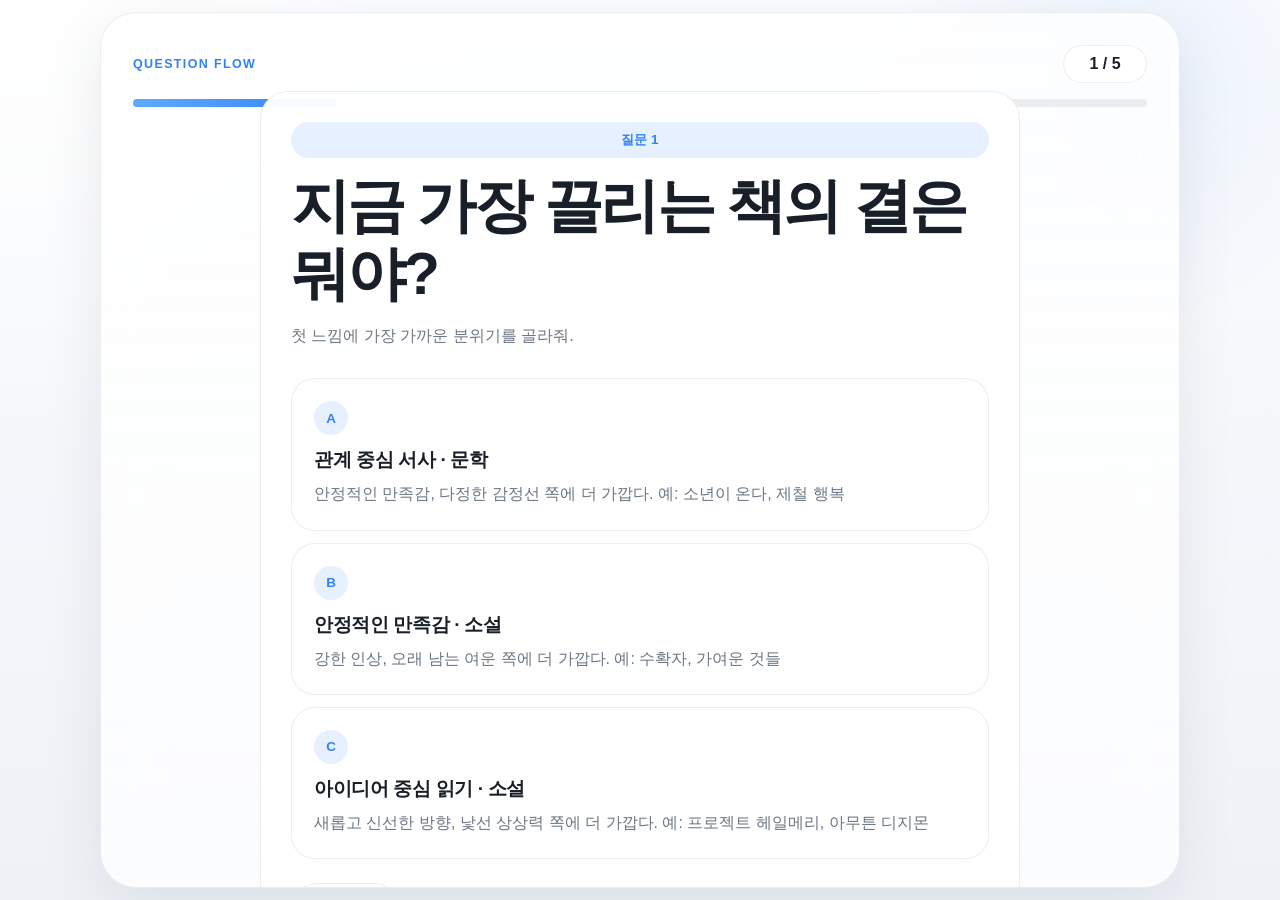
==== question.html @ 05d2faa4 "Fix Pages project paths" ====
<!DOCTYPE html>
<html lang="ko">
<head>
  <meta charset="UTF-8">
  <meta name="viewport" content="width=device-width, initial-scale=1.0">
  <title>질문 | P들의 서재</title>
  <link rel="stylesheet" href="style.css?v=multi1">
</head>
<body>
  <div class="page-shell">
    <main class="page-card flow-layout">
      <section class="question-page">
        <div class="progress-head">
          <p class="eyebrow">Question Flow</p>
          <span id="progress-label" class="progress-pill">1 / 5</span>
        </div>
        <div class="progress-bar"><span id="progress-fill"></span></div>
        <div id="question-root" class="question-root"></div>
      </section>
    </main>
  </div>

  <script src="books-data.js?v=20260319b"></script>
  <script src="app-data.js?v=multi1"></script>
  <script>
    (function () {
      var app = window.BookMatchApp;
      if (!app) return;

      var params = new URLSearchParams(window.location.search);
      var step = Number(params.get("step") || "0");
      var answers = app.parseAnswers(params.get("answers"));
      var state = app.getQuestionState(step, answers);

      if (state.redirect) {
        window.location.href = state.redirect;
        return;
      }

      var label = document.getElementById("progress-label");
      var fill = document.getElementById("progress-fill");
      var root = document.getElementById("question-root");
      label.textContent = (state.step + 1) + " / " + app.questionCount;
      fill.style.width = (((state.step + 1) / app.questionCount) * 100) + "%";

      var optionsHtml = state.options.map(function (option, index) {
        return '' +
          '<a class="option-link" href="' + app.buildNextHref(state.step, answers, index, option) + '">' +
          '<span class="option-link-top"><span class="option-key">' + option.key + '</span></span>' +
          '<strong class="option-title">' + option.summary.title + '</strong>' +
          '<span class="option-copy">' + option.summary.copy + '</span>' +
          '</a>';
      }).join("");

      var backHref = state.step === 0
        ? "./index.html"
        : app.buildQuestionHref(state.step - 1, answers.slice(0, -1));

      root.innerHTML = '' +
        '<div class="question-card">' +
          '<span class="step-badge">질문 ' + (state.step + 1) + '</span>' +
          '<h1 class="question-title">' + state.title + '</h1>' +
          '<p class="question-description">' + state.description + '</p>' +
          '<div class="option-list">' + optionsHtml + '</div>' +
          '<div class="question-actions"><a class="secondary-link" href="' + backHref + '">' + (state.step === 0 ? "처음으로" : "이전으로") + '</a></div>' +
        '</div>';
    }());
  </script>
</body>
</html>
---- style.css ----
:root {
  --bg: #f2f4f6;
  --surface: rgba(255, 255, 255, 0.86);
  --surface-strong: rgba(255, 255, 255, 0.96);
  --surface-soft: #f8fafc;
  --text: #191f28;
  --muted: #6b7684;
  --line: rgba(25, 31, 40, 0.08);
  --accent: #3182f6;
  --accent-soft: rgba(49, 130, 246, 0.12);
  --shadow: 0 20px 60px rgba(15, 23, 42, 0.08);
}

* { box-sizing: border-box; }

html, body { height: 100%; }

body {
  margin: 0;
  overflow: hidden;
  background:
    radial-gradient(circle at top left, rgba(255,255,255,0.98), transparent 28%),
    radial-gradient(circle at 88% 8%, rgba(49,130,246,0.08), transparent 18%),
    linear-gradient(180deg, #fbfcfe 0%, #eef2f7 100%);
  color: var(--text);
  font-family: -apple-system, BlinkMacSystemFont, "Apple SD Gothic Neo", "SF Pro Display", "SF Pro Text", "Noto Sans KR", sans-serif;
  word-break: keep-all;
}

.page-shell {
  width: min(1080px, calc(100% - 24px));
  height: 100%;
  margin: 0 auto;
  padding: 12px 0;
}

.page-card {
  height: 100%;
  border-radius: 36px;
  border: 1px solid var(--line);
  background: linear-gradient(180deg, rgba(255,255,255,0.84), rgba(255,255,255,0.74));
  box-shadow: var(--shadow);
  backdrop-filter: blur(28px);
  overflow: hidden;
}

.intro-layout,
.flow-layout,
.result-layout {
  padding: 32px;
  position: relative;
}

.eyebrow {
  margin: 0;
  color: var(--accent);
  font-size: 0.78rem;
  font-weight: 700;
  letter-spacing: 0.11em;
  text-transform: uppercase;
}

.hero-panel,
.question-card,
.result-card,
.result-module,
.book-card {
  border-radius: 28px;
  border: 1px solid var(--line);
  background: var(--surface-strong);
}

.intro-layout {
  display: grid;
  place-items: center;
  isolation: isolate;
}

.intro-backdrop {
  position: absolute;
  inset: 0;
  pointer-events: none;
  opacity: 0.82;
  z-index: 0;
}

.intro-track {
  position: absolute;
  top: -12%;
  bottom: -12%;
  width: 34%;
  display: flex;
  flex-direction: column;
  gap: 12px;
  transform: rotate(-8deg);
}

.intro-track.left { left: -2%; animation: conveyor-up 28s linear infinite; }
.intro-track.right { right: -4%; animation: conveyor-down 30s linear infinite; }

.intro-ghost-card {
  padding: 16px 18px;
  border-radius: 22px;
  background: rgba(255,255,255,0.46);
  border: 1px solid rgba(255,255,255,0.68);
  box-shadow: 0 10px 30px rgba(15,23,42,0.06);
  backdrop-filter: blur(16px);
}

.intro-ghost-card span,
.intro-ghost-card strong { display: block; }
.intro-ghost-card span { font-size: 0.78rem; color: rgba(25,31,40,0.44); text-transform: uppercase; letter-spacing: 0.08em; }
.intro-ghost-card strong { margin-top: 6px; font-size: 0.96rem; line-height: 1.45; letter-spacing: -0.02em; color: rgba(25,31,40,0.82); }

.hero-panel {
  position: relative;
  z-index: 2;
  width: min(100%, 640px);
  min-height: 420px;
  padding: 34px;
  display: flex;
  flex-direction: column;
  justify-content: center;
  align-items: center;
  text-align: center;
}

.hero-panel h1,
.question-title,
.result-title {
  margin: 14px 0 0;
  font-size: clamp(2.6rem, 6vw, 4.5rem);
  line-height: 1.15;
  letter-spacing: -0.045em;
}

.hero-copy,
.question-description,
.result-copy,
.result-meta,
.book-card p,
.path-copy,
.pagination-copy {
  color: var(--muted);
  line-height: 1.75;
  font-size: 1rem;
}

.hero-copy {
  margin: 18px 0 0;
  max-width: 32ch;
}

.primary-link,
.secondary-link,
.option-link {
  text-decoration: none;
  color: inherit;
}

.primary-link,
.secondary-link {
  display: inline-flex;
  align-items: center;
  justify-content: center;
  border-radius: 999px;
  padding: 15px 22px;
  font-weight: 600;
}

.primary-link {
  margin-top: 24px;
  background: var(--accent);
  color: #fff;
  box-shadow: 0 18px 34px rgba(49, 130, 246, 0.24);
}

.secondary-link {
  background: rgba(255,255,255,0.92);
  border: 1px solid var(--line);
}

.flow-layout,
.result-layout {
  display: grid;
}

.question-page,
.result-root {
  height: 100%;
  display: grid;
  grid-template-rows: auto 8px 1fr;
}

.progress-head {
  display: flex;
  align-items: center;
  justify-content: space-between;
  gap: 12px;
}

.progress-pill {
  display: inline-flex;
  align-items: center;
  justify-content: center;
  min-width: 84px;
  padding: 9px 12px;
  border-radius: 999px;
  background: rgba(255,255,255,0.92);
  border: 1px solid var(--line);
  font-weight: 700;
}

.progress-bar {
  margin-top: 16px;
  width: 100%;
  height: 8px;
  border-radius: 999px;
  background: rgba(25,31,40,0.08);
  overflow: hidden;
}

.progress-bar span {
  display: block;
  height: 100%;
  background: linear-gradient(90deg, #61a9ff, #3182f6);
}

.question-root {
  display: grid;
  place-items: center;
}

.question-card {
  width: min(100%, 760px);
  min-height: 100%;
  padding: 30px;
  display: flex;
  flex-direction: column;
}

.step-badge {
  display: inline-flex;
  align-items: center;
  justify-content: center;
  min-height: 36px;
  padding: 8px 14px;
  border-radius: 999px;
  background: var(--accent-soft);
  color: var(--accent);
  font-size: 0.84rem;
  font-weight: 700;
}

.question-title {
  font-size: clamp(2.2rem, 5vw, 3.7rem);
}

.question-description {
  margin: 14px 0 0;
  max-width: 38ch;
}

.option-list {
  display: grid;
  gap: 12px;
  margin-top: 28px;
  flex: 1;
}

.option-link {
  display: block;
  padding: 22px;
  border-radius: 24px;
  border: 1px solid var(--line);
  background: #fff;
  transition: box-shadow 0.18s ease, border-color 0.18s ease, transform 0.18s ease;
}

.option-link:hover {
  transform: translateY(-1px);
  border-color: rgba(49,130,246,0.2);
  box-shadow: 0 18px 40px rgba(49,130,246,0.12);
}

.option-link-top {
  display: flex;
  justify-content: space-between;
}

.option-key {
  display: inline-flex;
  align-items: center;
  justify-content: center;
  min-width: 34px;
  height: 34px;
  border-radius: 50%;
  background: var(--accent-soft);
  color: var(--accent);
  font-size: 0.84rem;
  font-weight: 700;
}

.option-title {
  display: block;
  margin-top: 12px;
  font-size: 1.2rem;
  font-weight: 700;
  letter-spacing: -0.02em;
}

.option-copy {
  display: block;
  margin-top: 8px;
  color: var(--muted);
  line-height: 1.65;
}

.question-actions,
.result-actions,
.book-footer,
.chip-row {
  display: flex;
  gap: 12px;
  align-items: center;
}

.question-actions { margin-top: 24px; }

.result-root { display: block; }

.result-card {
  height: 100%;
  padding: 30px;
  display: grid;
  grid-template-rows: auto 1fr auto auto;
}

.result-top,
.book-footer,
.chip-row {
  justify-content: space-between;
}

.result-top { display: flex; align-items: start; gap: 16px; }

.score-card {
  min-width: 112px;
  padding: 16px 14px;
  border-radius: 24px;
  background: #191f28;
  color: #fff;
  text-align: center;
}

.score-card strong { display: block; font-size: 2rem; line-height: 1; }
.score-card span { display: block; margin-top: 6px; font-size: 0.8rem; color: rgba(255,255,255,0.72); text-transform: uppercase; letter-spacing: 0.08em; }

.result-grid {
  display: grid;
  grid-template-columns: 0.9fr 1.1fr;
  gap: 12px;
  margin-top: 22px;
  min-height: 0;
}

.result-column { display: grid; gap: 12px; min-height: 0; }

.result-module {
  padding: 20px 22px;
  min-height: 0;
  overflow: hidden;
}

.result-module h3 { margin: 0 0 12px; font-size: 1rem; }
.result-module ul,
.result-module ol { margin: 0; padding-left: 18px; color: var(--muted); line-height: 1.75; }
.result-quote { margin: 0; font-size: 1.04rem; line-height: 1.8; font-weight: 600; }

.path-map { display: grid; gap: 12px; }
.path-node { display: grid; grid-template-columns: 42px 1fr; gap: 14px; align-items: start; }
.path-node-number {
  width: 42px;
  height: 42px;
  border-radius: 50%;
  background: var(--accent-soft);
  color: var(--accent);
  display: inline-flex;
  align-items: center;
  justify-content: center;
  font-size: 0.92rem;
  font-weight: 700;
}
.path-node-card {
  padding: 14px 16px;
  border-radius: 18px;
  background: var(--surface-soft);
  border: 1px solid var(--line);
}
.path-node-card strong { display: block; font-size: 0.98rem; }
.path-copy { margin: 6px 0 0; font-size: 0.94rem; }

.result-chip {
  display: inline-flex;
  align-items: center;
  justify-content: center;
  min-height: 34px;
  padding: 8px 12px;
  border-radius: 999px;
  font-size: 0.82rem;
  font-weight: 700;
  background: rgba(255,255,255,0.92);
  border: 1px solid var(--line);
}

.bookshelf {
  display: grid;
  grid-template-columns: repeat(2, minmax(0, 1fr));
  gap: 12px;
  margin-top: 16px;
}

.book-card { padding: 16px; }
.book-card h3 { margin: 10px 0 0; font-size: 1rem; line-height: 1.5; letter-spacing: -0.02em; }
.book-year { color: var(--accent); font-weight: 700; font-size: 0.82rem; }
.book-score {
  padding: 8px 10px;
  border-radius: 999px;
  background: var(--accent-soft);
  color: var(--accent);
  font-size: 0.82rem;
  font-weight: 700;
}

@keyframes conveyor-up {
  from { transform: translateY(0) rotate(-8deg); }
  to { transform: translateY(-24%) rotate(-8deg); }
}

@keyframes conveyor-down {
  from { transform: translateY(-20%) rotate(-8deg); }
  to { transform: translateY(4%) rotate(-8deg); }
}

@media (max-width: 820px) {
  .page-shell { width: min(100% - 16px, 100%); }
  .intro-layout, .flow-layout, .result-layout { padding: 18px; }
  .hero-panel, .question-card, .result-card, .result-module, .book-card { padding: 20px; border-radius: 22px; }
  .hero-panel h1, .question-title, .result-title { font-size: clamp(2rem, 9vw, 3rem); line-height: 1.22; }
  .question-description, .hero-copy { max-width: none; }
  .result-grid { grid-template-columns: 1fr; }
  .bookshelf { grid-template-columns: 1fr; }
  .result-top, .question-actions, .result-actions, .book-footer, .chip-row { flex-direction: column; align-items: start; }
  .intro-track { width: 58%; }
  .intro-backdrop { opacity: 0.48; }
}
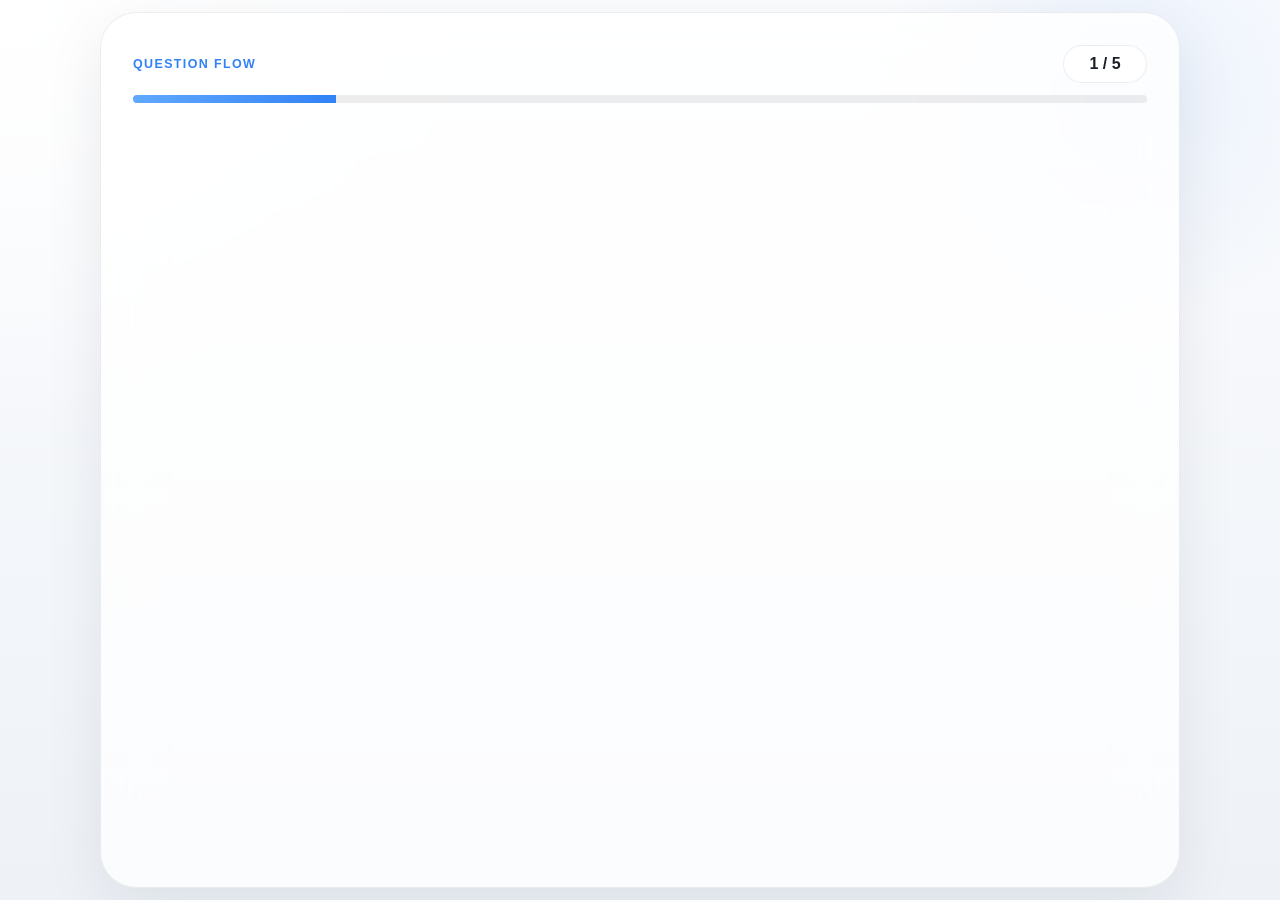
==== commit b2e1c184: "Simplify question choices and clean result page" ====
--- a/question.html
+++ b/question.html
@@ -47,8 +47,9 @@
         return '' +
           '<a class="option-link" href="' + app.buildNextHref(state.step, answers, index, option) + '">' +
           '<span class="option-link-top"><span class="option-key">' + option.key + '</span></span>' +
-          '<strong class="option-title">' + option.summary.title + '</strong>' +
-          '<span class="option-copy">' + option.summary.copy + '</span>' +
+          '<strong class="option-title">' + option.title + '</strong>' +
+          '<span class="option-copy">' + option.copy + '</span>' +
+          '<span class="option-hint">' + option.summary.preview + '</span>' +
           '</a>';
       }).join("");
 
--- a/style.css
+++ b/style.css
@@ -34,6 +34,41 @@
   padding: 12px 0;
 }
 
+body.result-body {
+  overflow: auto;
+}
+
+body.result-body .page-shell {
+  height: auto;
+  min-height: 100%;
+  padding: 24px 0 40px;
+}
+
+body.result-body .page-card {
+  height: auto;
+  min-height: calc(100vh - 48px);
+  overflow: visible;
+}
+
+body.result-body .result-layout {
+  display: block;
+  min-height: 100%;
+}
+
+body.result-body .result-root {
+  height: auto;
+  display: block;
+}
+
+body.result-body .result-card {
+  height: auto;
+  display: block;
+}
+
+body.result-body .result-module {
+  overflow: visible;
+}
+
 .page-card {
   height: 100%;
   border-radius: 36px;
@@ -190,6 +225,7 @@
   height: 100%;
   display: grid;
   grid-template-rows: auto 8px 1fr;
+  gap: 12px;
 }
 
 .progress-head {
@@ -212,7 +248,6 @@
 }
 
 .progress-bar {
-  margin-top: 16px;
   width: 100%;
   height: 8px;
   border-radius: 999px;
@@ -228,13 +263,15 @@
 
 .question-root {
   display: grid;
-  place-items: center;
+  align-items: start;
+  justify-items: center;
 }
 
 .question-card {
   width: min(100%, 760px);
-  min-height: 100%;
-  padding: 30px;
+  min-height: auto;
+  height: auto;
+  padding: 24px;
   display: flex;
   flex-direction: column;
 }
@@ -253,25 +290,28 @@
 }
 
 .question-title {
-  font-size: clamp(2.2rem, 5vw, 3.7rem);
+  font-size: clamp(2rem, 4.6vw, 3.2rem);
+  line-height: 1.18;
 }
 
 .question-description {
-  margin: 14px 0 0;
-  max-width: 38ch;
+  margin: 10px 0 0;
+  max-width: 34ch;
+  font-size: 0.96rem;
+  line-height: 1.68;
 }
 
 .option-list {
   display: grid;
-  gap: 12px;
-  margin-top: 28px;
-  flex: 1;
+  gap: 10px;
+  margin-top: 20px;
+  flex: 0 0 auto;
 }
 
 .option-link {
   display: block;
-  padding: 22px;
-  border-radius: 24px;
+  padding: 18px;
+  border-radius: 20px;
   border: 1px solid var(--line);
   background: #fff;
   transition: box-shadow 0.18s ease, border-color 0.18s ease, transform 0.18s ease;
@@ -303,29 +343,37 @@
 
 .option-title {
   display: block;
-  margin-top: 12px;
-  font-size: 1.2rem;
+  margin-top: 10px;
+  font-size: 1.08rem;
   font-weight: 700;
   letter-spacing: -0.02em;
 }
 
 .option-copy {
   display: block;
+  margin-top: 6px;
+  color: var(--muted);
+  line-height: 1.58;
+  font-size: 0.94rem;
+}
+
+.option-hint {
+  display: block;
   margin-top: 8px;
-  color: var(--muted);
-  line-height: 1.65;
+  color: var(--accent);
+  line-height: 1.5;
+  font-size: 0.88rem;
 }
 
 .question-actions,
 .result-actions,
-.book-footer,
-.chip-row {
+.book-footer {
   display: flex;
   gap: 12px;
   align-items: center;
 }
 
-.question-actions { margin-top: 24px; }
+.question-actions { margin-top: 18px; }
 
 .result-root { display: block; }
 
@@ -337,8 +385,7 @@
 }
 
 .result-top,
-.book-footer,
-.chip-row {
+.book-footer {
   justify-content: space-between;
 }
 
@@ -400,19 +447,6 @@
 .path-node-card strong { display: block; font-size: 0.98rem; }
 .path-copy { margin: 6px 0 0; font-size: 0.94rem; }
 
-.result-chip {
-  display: inline-flex;
-  align-items: center;
-  justify-content: center;
-  min-height: 34px;
-  padding: 8px 12px;
-  border-radius: 999px;
-  font-size: 0.82rem;
-  font-weight: 700;
-  background: rgba(255,255,255,0.92);
-  border: 1px solid var(--line);
-}
-
 .bookshelf {
   display: grid;
   grid-template-columns: repeat(2, minmax(0, 1fr));
@@ -445,12 +479,24 @@
 @media (max-width: 820px) {
   .page-shell { width: min(100% - 16px, 100%); }
   .intro-layout, .flow-layout, .result-layout { padding: 18px; }
-  .hero-panel, .question-card, .result-card, .result-module, .book-card { padding: 20px; border-radius: 22px; }
+  .hero-panel, .result-card, .result-module, .book-card { padding: 20px; border-radius: 22px; }
+  .question-card { padding: 18px; border-radius: 20px; }
   .hero-panel h1, .question-title, .result-title { font-size: clamp(2rem, 9vw, 3rem); line-height: 1.22; }
   .question-description, .hero-copy { max-width: none; }
+  .question-page { grid-template-rows: auto 6px 1fr; gap: 10px; }
+  .progress-head { align-items: start; }
+  .progress-pill { min-width: 72px; padding: 8px 10px; font-size: 0.88rem; }
+  .question-title { margin-top: 12px; font-size: clamp(1.7rem, 7vw, 2.3rem); line-height: 1.28; }
+  .question-description { margin-top: 8px; font-size: 0.92rem; line-height: 1.62; }
+  .option-list { margin-top: 16px; gap: 8px; }
+  .option-link { padding: 16px; border-radius: 18px; }
+  .option-title { margin-top: 8px; font-size: 1rem; line-height: 1.4; }
+  .option-copy { margin-top: 4px; font-size: 0.9rem; line-height: 1.52; }
+  .option-hint { margin-top: 6px; font-size: 0.82rem; }
+  .question-actions { margin-top: 14px; }
   .result-grid { grid-template-columns: 1fr; }
   .bookshelf { grid-template-columns: 1fr; }
-  .result-top, .question-actions, .result-actions, .book-footer, .chip-row { flex-direction: column; align-items: start; }
+  .result-top, .question-actions, .result-actions, .book-footer { flex-direction: column; align-items: start; }
   .intro-track { width: 58%; }
   .intro-backdrop { opacity: 0.48; }
 }
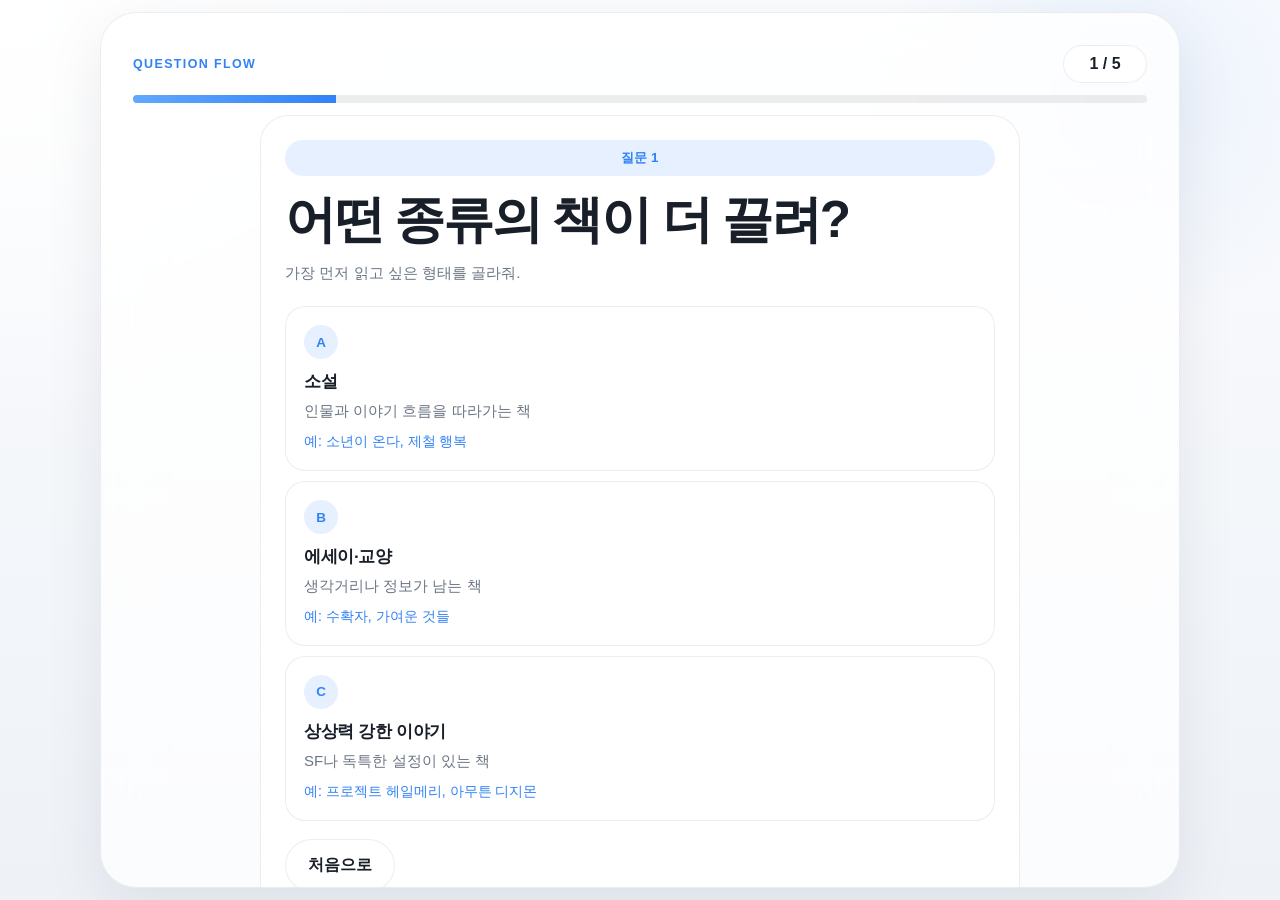
==== commit fa082f3f: "Bust cache for app data fix" ====
--- a/question.html
+++ b/question.html
@@ -4,7 +4,7 @@
   <meta charset="UTF-8">
   <meta name="viewport" content="width=device-width, initial-scale=1.0">
   <title>질문 | P들의 서재</title>
-  <link rel="stylesheet" href="style.css?v=multi1">
+  <link rel="stylesheet" href="style.css?v=multi2">
 </head>
 <body>
   <div class="page-shell">
@@ -21,15 +21,15 @@
   </div>
 
   <script src="books-data.js?v=20260319b"></script>
-  <script src="app-data.js?v=multi1"></script>
+  <script src="app-data.js?v=multi2"></script>
   <script>
     (function () {
       var app = window.BookMatchApp;
       if (!app) return;
 
-      var params = new URLSearchParams(window.location.search);
-      var step = Number(params.get("step") || "0");
-      var answers = app.parseAnswers(params.get("answers"));
+      var params = app.parseQuery(window.location.search);
+      var step = Number(params.step || "0");
+      var answers = app.parseAnswers(params.answers);
       var state = app.getQuestionState(step, answers);
 
       if (state.redirect) {
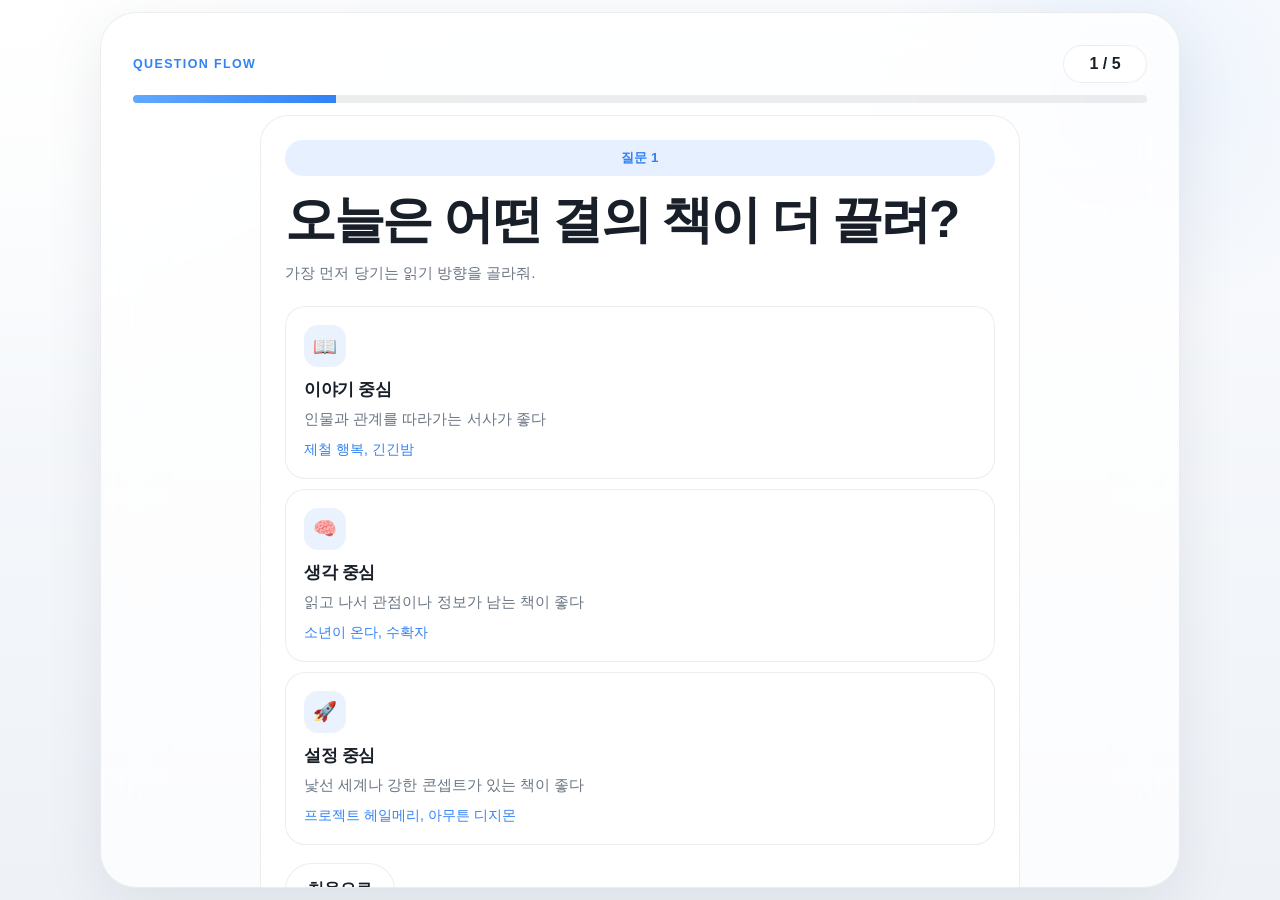
==== commit a4f09422: "Refine question choices and visual cues" ====
--- a/question.html
+++ b/question.html
@@ -4,7 +4,7 @@
   <meta charset="UTF-8">
   <meta name="viewport" content="width=device-width, initial-scale=1.0">
   <title>질문 | P들의 서재</title>
-  <link rel="stylesheet" href="style.css?v=multi2">
+  <link rel="stylesheet" href="style.css?v=multi3">
 </head>
 <body>
   <div class="page-shell">
@@ -21,7 +21,7 @@
   </div>
 
   <script src="books-data.js?v=20260319b"></script>
-  <script src="app-data.js?v=multi2"></script>
+  <script src="app-data.js?v=multi3"></script>
   <script>
     (function () {
       var app = window.BookMatchApp;
@@ -46,8 +46,8 @@
       var optionsHtml = state.options.map(function (option, index) {
         return '' +
           '<a class="option-link" href="' + app.buildNextHref(state.step, answers, index, option) + '">' +
-          '<span class="option-link-top"><span class="option-key">' + option.key + '</span></span>' +
-          '<strong class="option-title">' + option.title + '</strong>' +
+          '<span class="option-link-top"><span class="option-emoji">' + (option.emoji || "") + '</span></span>' +
+          '<span class="option-title-row"><strong class="option-title">' + option.title + '</strong></span>' +
           '<span class="option-copy">' + option.copy + '</span>' +
           '<span class="option-hint">' + option.summary.preview + '</span>' +
           '</a>';
--- a/style.css
+++ b/style.css
@@ -328,17 +328,22 @@
   justify-content: space-between;
 }
 
-.option-key {
+.option-emoji {
   display: inline-flex;
   align-items: center;
   justify-content: center;
-  min-width: 34px;
-  height: 34px;
-  border-radius: 50%;
-  background: var(--accent-soft);
-  color: var(--accent);
-  font-size: 0.84rem;
-  font-weight: 700;
+  width: 42px;
+  height: 42px;
+  border-radius: 14px;
+  background: rgba(49, 130, 246, 0.1);
+  font-size: 1.2rem;
+  line-height: 1;
+}
+
+.option-title-row {
+  display: flex;
+  align-items: center;
+  gap: 10px;
 }
 
 .option-title {
@@ -490,6 +495,7 @@
   .question-description { margin-top: 8px; font-size: 0.92rem; line-height: 1.62; }
   .option-list { margin-top: 16px; gap: 8px; }
   .option-link { padding: 16px; border-radius: 18px; }
+  .option-emoji { width: 38px; height: 38px; border-radius: 12px; font-size: 1.1rem; }
   .option-title { margin-top: 8px; font-size: 1rem; line-height: 1.4; }
   .option-copy { margin-top: 4px; font-size: 0.9rem; line-height: 1.52; }
   .option-hint { margin-top: 6px; font-size: 0.82rem; }
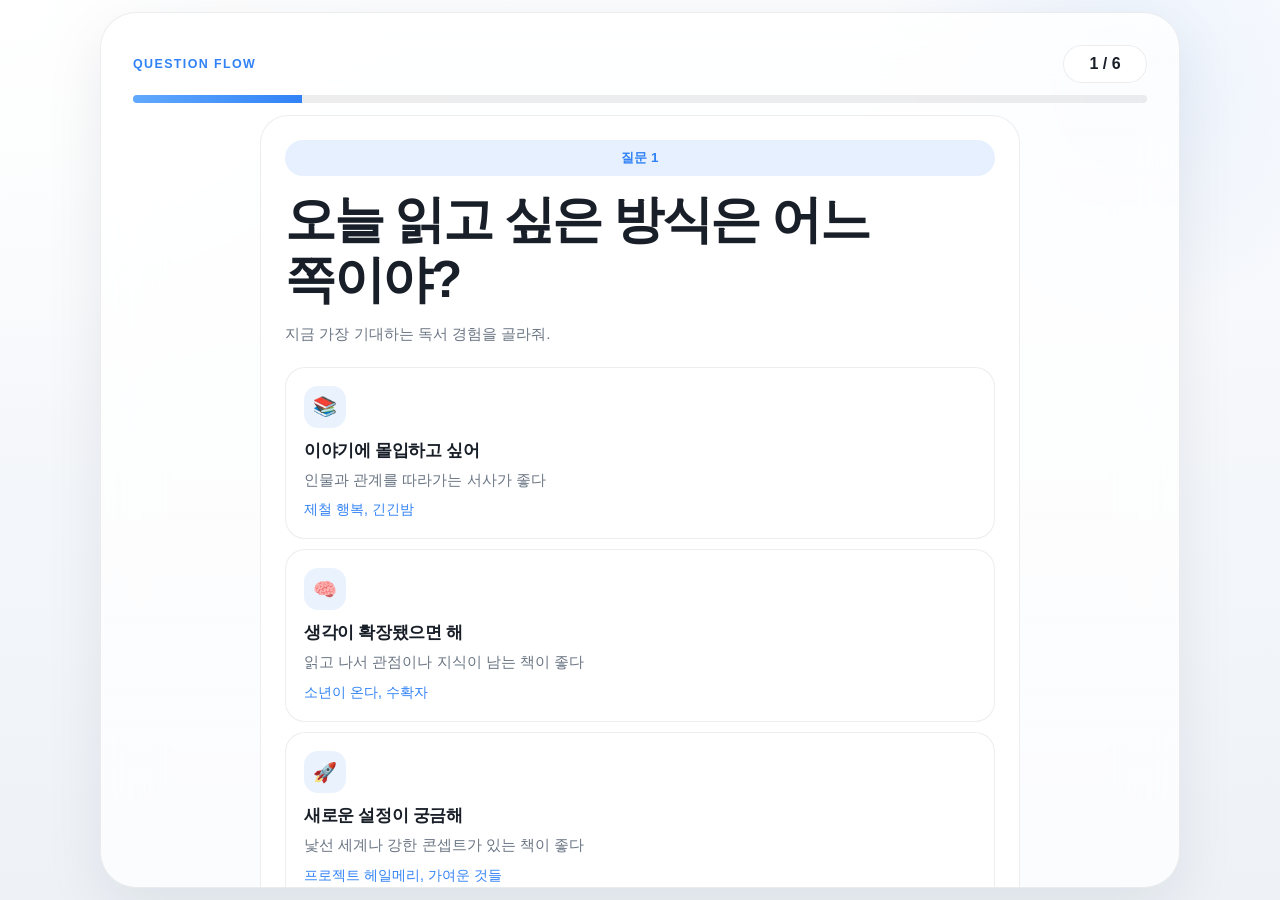
==== commit 07b15096: "Rebuild verified book metadata and question mapping" ====
--- a/question.html
+++ b/question.html
@@ -4,7 +4,7 @@
   <meta charset="UTF-8">
   <meta name="viewport" content="width=device-width, initial-scale=1.0">
   <title>질문 | P들의 서재</title>
-  <link rel="stylesheet" href="style.css?v=multi3">
+  <link rel="stylesheet" href="style.css?v=multi4">
 </head>
 <body>
   <div class="page-shell">
@@ -21,7 +21,7 @@
   </div>
 
   <script src="books-data.js?v=20260319b"></script>
-  <script src="app-data.js?v=multi3"></script>
+  <script src="app-data.js?v=multi4"></script>
   <script>
     (function () {
       var app = window.BookMatchApp;
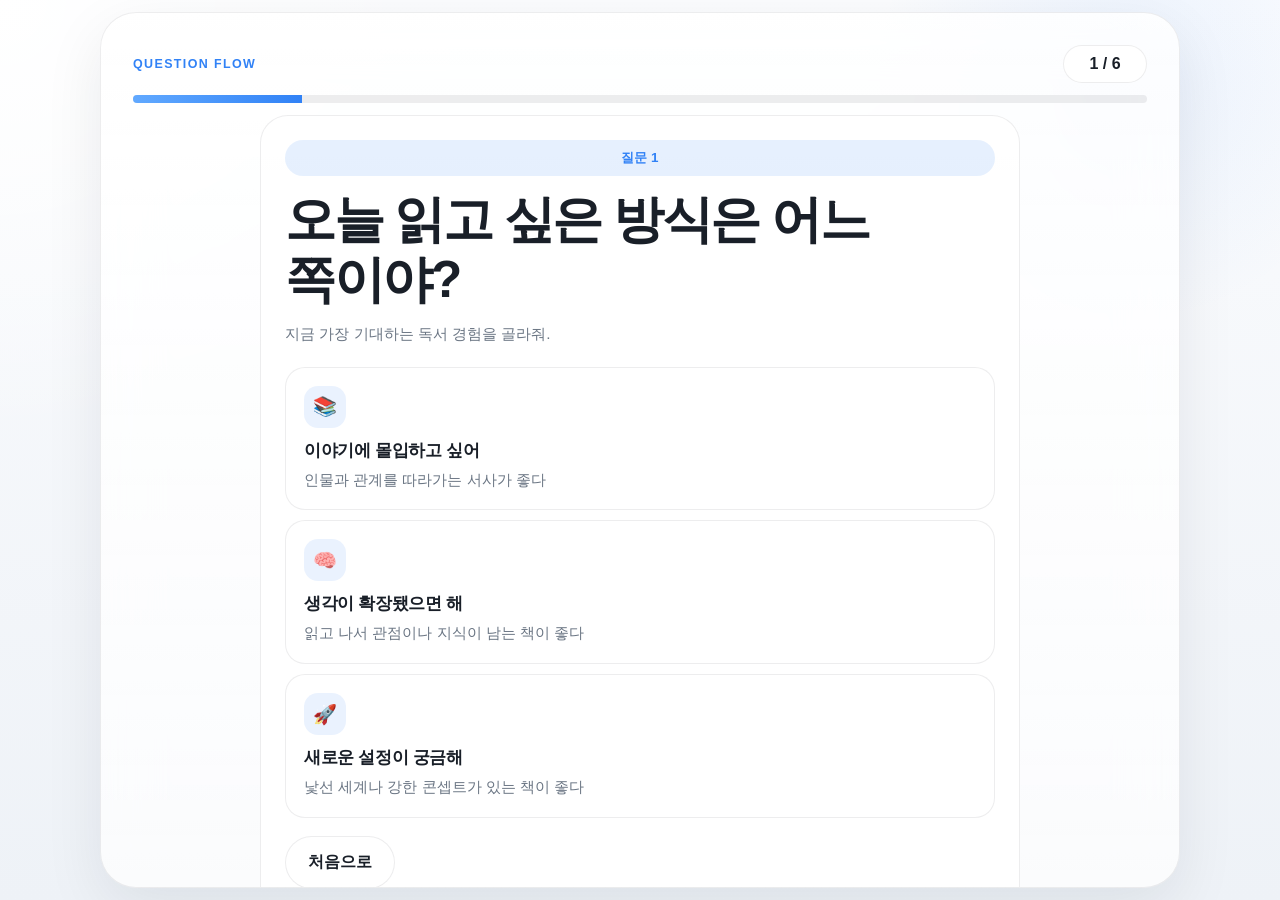
==== commit 7f1f0495: "Remove option examples from question flow" ====
--- a/question.html
+++ b/question.html
@@ -4,7 +4,7 @@
   <meta charset="UTF-8">
   <meta name="viewport" content="width=device-width, initial-scale=1.0">
   <title>질문 | P들의 서재</title>
-  <link rel="stylesheet" href="style.css?v=multi4">
+  <link rel="stylesheet" href="style.css?v=multi5">
 </head>
 <body>
   <div class="page-shell">
@@ -49,7 +49,6 @@
           '<span class="option-link-top"><span class="option-emoji">' + (option.emoji || "") + '</span></span>' +
           '<span class="option-title-row"><strong class="option-title">' + option.title + '</strong></span>' +
           '<span class="option-copy">' + option.copy + '</span>' +
-          '<span class="option-hint">' + option.summary.preview + '</span>' +
           '</a>';
       }).join("");
 
--- a/style.css
+++ b/style.css
@@ -360,14 +360,6 @@
   color: var(--muted);
   line-height: 1.58;
   font-size: 0.94rem;
-}
-
-.option-hint {
-  display: block;
-  margin-top: 8px;
-  color: var(--accent);
-  line-height: 1.5;
-  font-size: 0.88rem;
 }
 
 .question-actions,
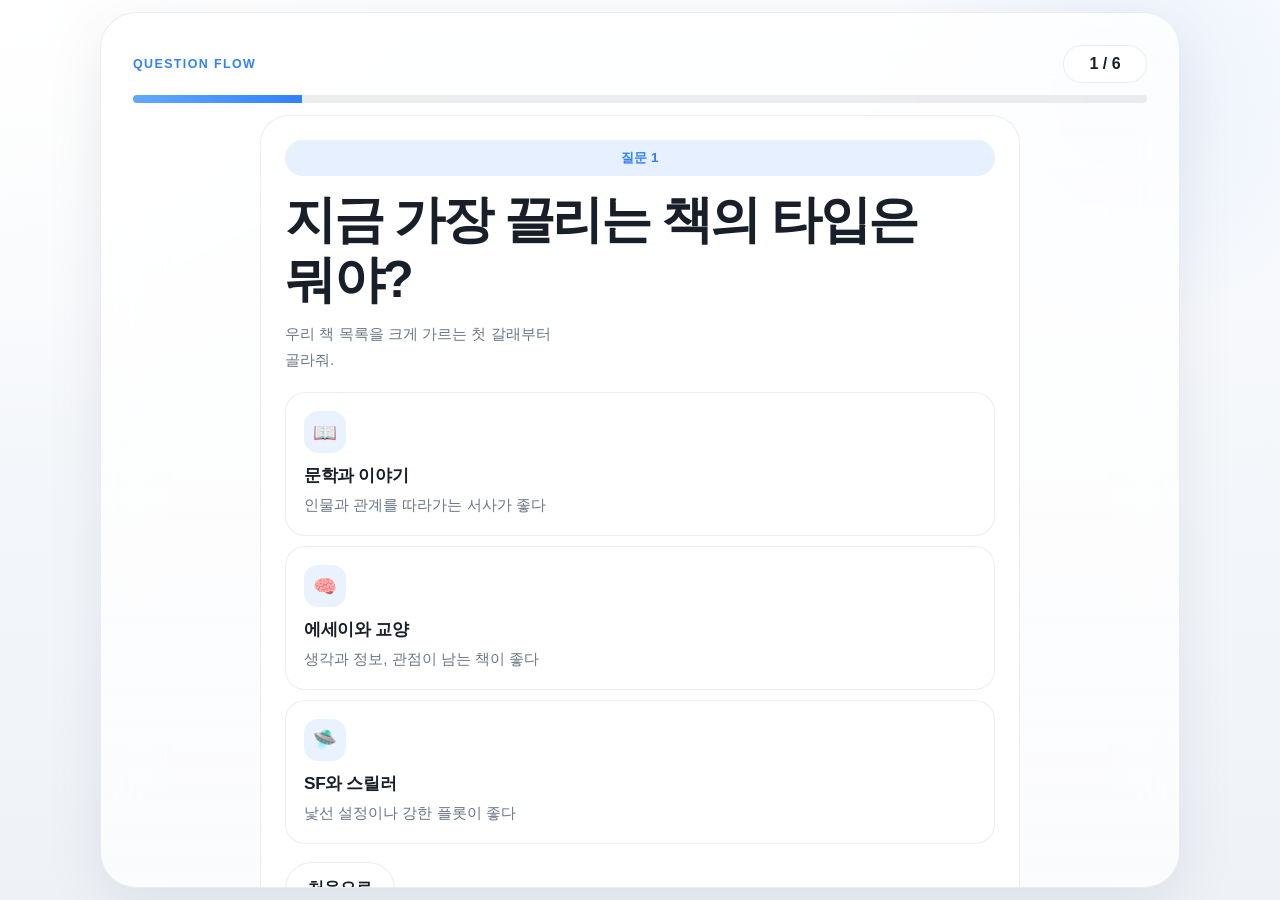
==== commit 1d38910b: "Retune question taxonomy from full book corpus" ====
--- a/question.html
+++ b/question.html
@@ -4,7 +4,7 @@
   <meta charset="UTF-8">
   <meta name="viewport" content="width=device-width, initial-scale=1.0">
   <title>질문 | P들의 서재</title>
-  <link rel="stylesheet" href="style.css?v=multi5">
+  <link rel="stylesheet" href="style.css?v=multi6">
 </head>
 <body>
   <div class="page-shell">
@@ -21,7 +21,7 @@
   </div>
 
   <script src="books-data.js?v=20260319b"></script>
-  <script src="app-data.js?v=multi4"></script>
+  <script src="app-data.js?v=multi6"></script>
   <script>
     (function () {
       var app = window.BookMatchApp;
